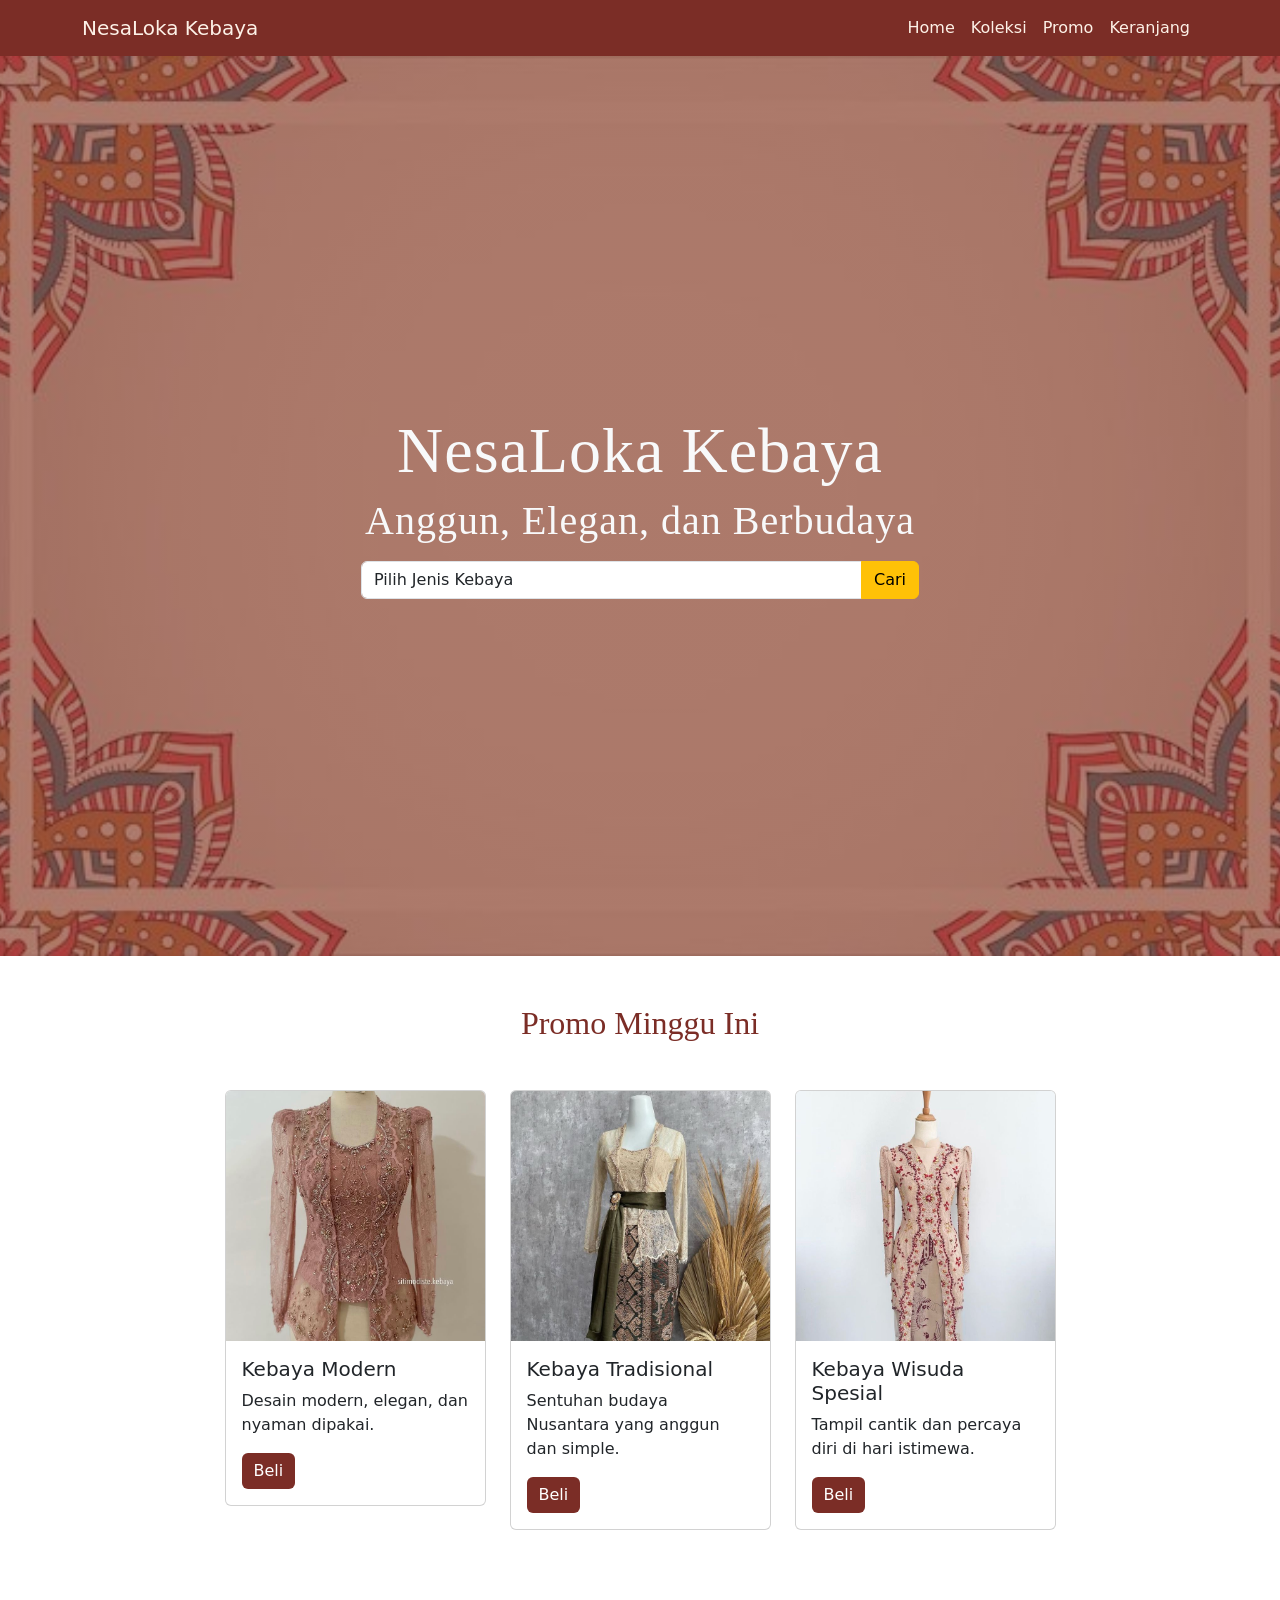
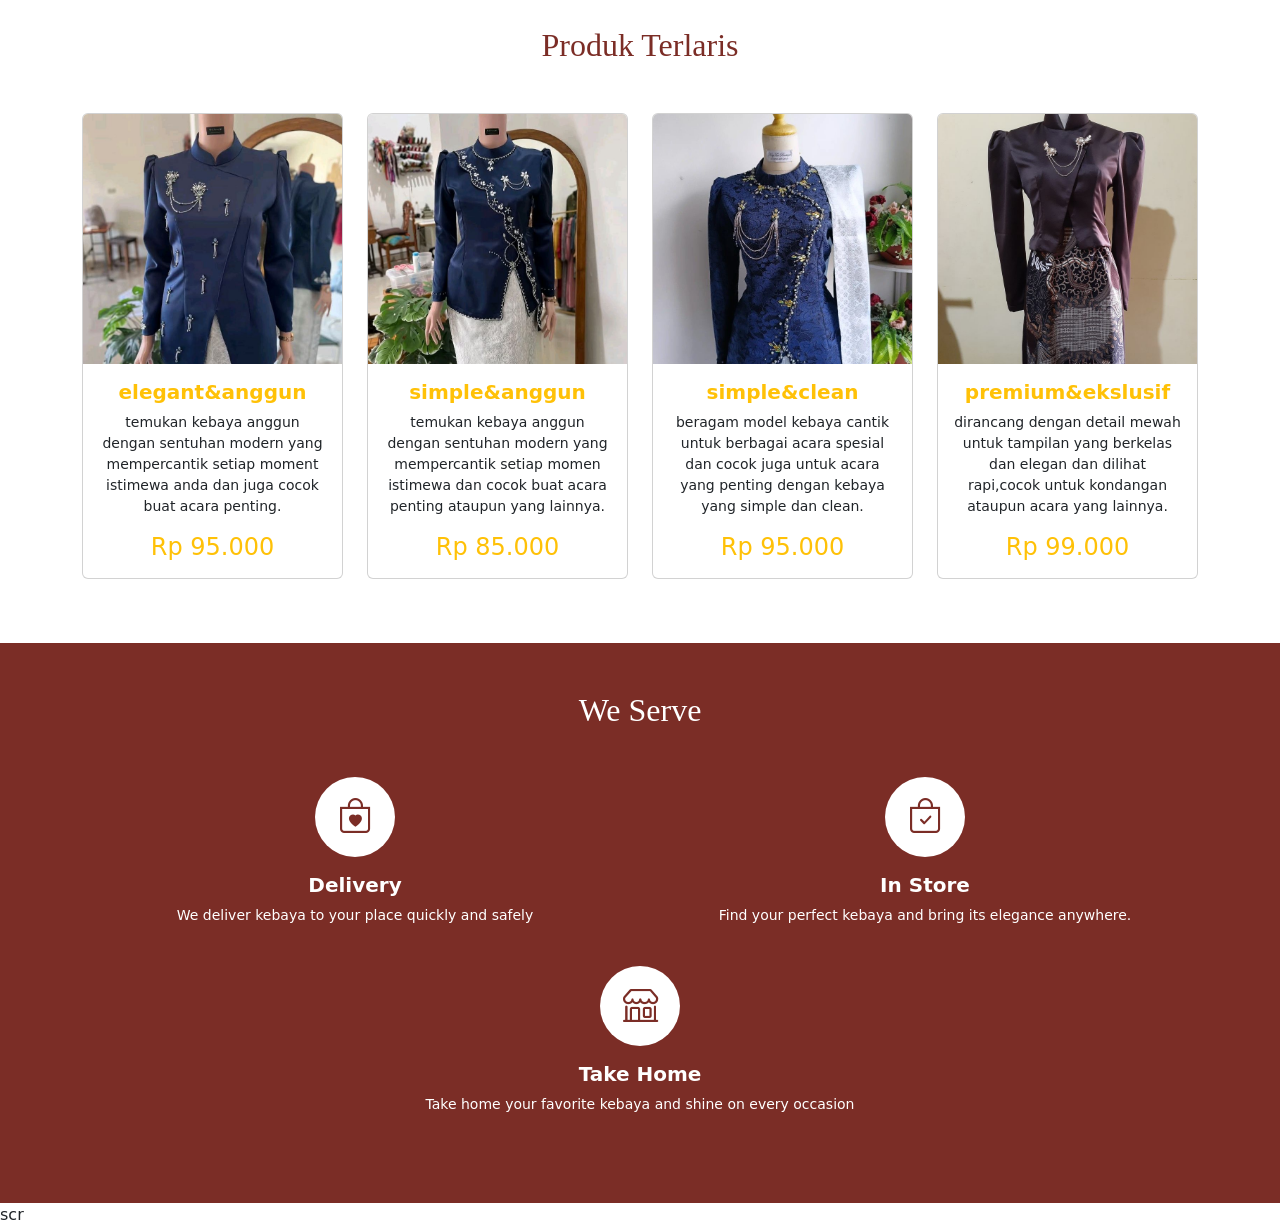
==== index.html @ 9dd006a2 "first commit" ====
<!DOCTYPE html>
<html lang="en">
<head>
    <meta charset="UTF-8">
    <meta name="viewport" content="width=device-width, initial-scale=1.0">
    <title>NesaLoka Kebaya</title>

    <link rel="stylesheet" href="bootstrap-5_0.0-dist/css/bootstrap.min.css">
    <link rel="stylesheet" href="https://cdn.jsdelivr.net/npm/bootstrap@5.3.2/dist/css/bootstrap.min.css">
    <link href="https://cdn.jsdelivr.net/npm/bootstrap-icons@1.11.1/font/bootstrap-icons.css" rel="stylesheet">
    <link rel="stylesheet" href="bootsrap.css">
    <link rel="stylesheet" href="bootsrap.css">
</head>

<body>

<!-- NAVBAR -->
<nav class="navbar navbar-expand-lg main-navbar">
  <div class="container">
    <a class="navbar-brand" href="#">NesaLoka Kebaya</a>

    <button class="navbar-toggler" type="button" data-bs-toggle="collapse" data-bs-target="#navbarNav">
      <span class="navbar-toggler-icon"></span>
    </button>

    <div class="collapse navbar-collapse" id="navbarNav">
      <ul class="navbar-nav ms-auto">
        <li class="nav-item"><a class="nav-link active" href="#">Home</a></li>
        <li class="nav-item"><a class="nav-link active" href="#">Koleksi</a></li>
        <li class="nav-item"><a class="nav-link active" href="#">Promo</a></li>
        <li class="nav-item"><a class="nav-link active" href="#">Keranjang</a></li>
      </ul>
    </div>
  </div>
</nav>

<!-- BANNER -->
<section class="banner">
  <div class="container banner-content">
    <h2 class="text-light display-3">NesaLoka Kebaya</h2>
    <h3 class="text-light display-6">Anggun, Elegan, dan Berbudaya</h3>

    <div class="input-group w-50 mt-3 justify-content-center mx-auto">
      <select class="form-control">
        <option>Pilih Jenis Kebaya</option>
        <option>Kebaya Modern</option>
        <option>Kebaya Tradisional</option>
        <option>Kebaya Wisuda</option>
      </select>
      <button class="btn btn-warning">Cari</button>
    </div>
  </div>
</section>

<!-- PROMO -->
<div class="container-fluid py-5">
  <div class="container">
    <h2 class="text-center">Promo Minggu Ini</h2>

    <div class="row mt-5 justify-content-center">
      <div class="col-md-3 promo-hover">
        <div class="card">
          <img src="kebaya1.jpg" class="card-img-top">
          <div class="card-body">
            <h5 class="card-title">Kebaya Modern</h5>
            <p class="card-text">Desain modern, elegan, dan nyaman dipakai.</p>
            <a href="#" class="btn btn-primary">Beli</a>
          </div>
        </div>
      </div>

      <div class="col-md-3 promo-hover">
        <div class="card">
          <img src="kebaya2.jpg" class="card-img-top">
          <div class="card-body">
            <h5 class="card-title">Kebaya Tradisional</h5>
            <p class="card-text">Sentuhan budaya Nusantara yang anggun dan simple.</p>
            <a href="#" class="btn btn-primary">Beli</a>
          </div>
        </div>
      </div>

      <div class="col-md-3 promo-hover">
        <div class="card">
          <img src="kebaya5.jpg" class="card-img-top">
          <div class="card-body">
            <h5 class="card-title">Kebaya Wisuda Spesial</h5>
            <p class="card-text">Tampil cantik dan percaya diri di hari istimewa. </p>
            <a href="#" class="btn btn-primary">Beli</a>
          </div>
        </div>
      </div>
    </div>

  </div>
</div>

<!-- section produk -->
<div class="container-fluid py-5">
  <div class="container">
    <h2 class="text-center mb-5">Produk Terlaris</h2>

    <div class="row">
      <div class="col-sm-6 col-lg-3 hovered-card mb-3">
        <div class="card">
          <img src="kebayalima.jpg" class="card-img-top" alt="kebaya elegan&anggun">
          <div class="card-body text-center">
            <h5 class="card-title text-warning">elegant&anggun</h5>
            <p class="card-text">
              temukan kebaya anggun dengan sentuhan modern yang mempercantik setiap moment istimewa anda dan juga cocok buat acara penting.
            </p>
            <h4 class="card-text text-warning">Rp 95.000</h4>
          </div>
        </div>
      </div>

      <div class="col-sm-6 col-lg-3 hovered-card mb-3">
        <div class="card">
          <img src="kebayatiga.jpg" class="card-img-top" alt="kebaya simple&anggun">
          <div class="card-body text-center">
            <h5 class="card-title text-warning">simple&anggun</h5>
            <p class="card-text">
              temukan kebaya anggun dengan sentuhan modern yang mempercantik setiap momen istimewa dan cocok buat acara penting ataupun yang lainnya.
            </p>
            <h4 class="card-text text-warning">Rp 85.000</h4>
          </div>
        </div>
      </div>

      <div class="col-sm-6 col-lg-3 hovered-card mb-3">
        <div class="card">
          <img src="kebayaempat.jpg" class="card-img-top" alt="kebaya simple&clean">
          <div class="card-body text-center">
              <h5 class="card-title text-warning">simple&clean</h5>
            <p class="card-text">
              beragam model kebaya cantik untuk berbagai acara spesial dan cocok juga untuk acara yang penting dengan kebaya yang simple dan clean.
            </p>
            <h4 class="card-text text-warning">Rp 95.000</h4>
            <!-- isi card lanjutan sesuai kebutuhan -->
          </div>
        </div>
      </div>

<div class="col-sm-6 col-lg-3 hovered-card mb-3">
  <div class="card">
    <img src="kebayaenam.jpg" class="card-img-top" alt="kebaya premium&eksklusif">
    <div class="card-body text-center">
      <h5 class="card-title text-warning">premium&ekslusif</h5>
      <p class="card-text">
        dirancang dengan detail mewah untuk tampilan yang berkelas dan elegan dan dilihat rapi,cocok untuk kondangan ataupun acara yang lainnya.
      </p>
      <h4 class="card-text text-warning">Rp 99.000</h4>
    </div>
  </div>
</div>

</div>
</div>
</div>
<!-- service section -->
<div class="container-fluid py-5 main-color">
  <div class="container">
    <h2 class="text-center text-white mb-5">We Serve</h2>

    <div class="row justify-content-center">
      
      <div class="col-sm-6 col-lg-6 mb-4 hovered-card">
        <div class="text-center text-white">
          <div class="icon-service d-flex align-items-center justify-content-center mx-auto">
            <i class="bi bi-bag-heart"></i>

          </div>
          <h5 class="mt-3">Delivery</h5>
          <p>We deliver kebaya to your place quickly and safely</p>
        </div>
      </div>

      <div class="col-sm-6 col-lg-6 mb-4 hovered-card">
        <div class="text-center text-white">
          <div class="icon-service d-flex align-items-center justify-content-center mx-auto">
            <i class="bi bi-bag-check"></i>
          </div>
          <h5 class="mt-3">In Store</h5>
          <p>Find your perfect kebaya and bring its elegance anywhere.</p>
        </div>
      </div>
  <div class="col-sm-6 col-lg-6 mb-4 hovered-card">
        <div class="text-center text-white">
          <div class="icon-service d-flex align-items-center justify-content-center mx-auto">
            <i class="bi bi-shop"></i>
          </div>
          <h5 class="mt-3">Take Home</h5>
          <p>Take home your favorite kebaya and shine on every occasion</p>
        </div>
      </div>

    </div>
  </div>
</div>
<!-- service section end -->

scr<ipt src="bootstrap-5.0.0-dist/js/bootstrap.bundle.min.js"></script>
</body>
</html>
---- bootsrap.css ----
.main-navbar {
  background-color: #7b2d26; 
}

.navbar-brand,
.nav-link {
  color: #fdf1e7 !important; 
  font-weight: 500;
}

.nav-link:hover {
  color: #ffd7b5 !important;
}

/* Banner */
.banner {
  height: 100vh;
  background:
    linear-gradient(rgba(123,45,38,0.6), rgba(123,45,38,0.6)),
    url("background.jpg"); 
  background-size: cover;
  background-position: center;

  display: flex;
  align-items: center;
}

/* Banner content */
.banner-content {
  text-align: center;
}

.banner-content h2,
.banner-content h3 {
  font-family: 'Times New Roman', serif;
  letter-spacing: 1px;
}

/* Card promo */
.hovered-card .card {
  transition: transform 0.3s, box-shadow 0.3s;
}

.hovered-card .card:hover {
  transform: translateY(-10px);
  box-shadow: 0 10px 20px rgba(0,0,0,0.2);
}

/* Button */
.btn-primary {
  background-color: #7b2d26;
  border: none;
}

.btn-primary:hover {
  background-color: #5a1f1a;
}

/* Section title */
h2.text-center {
  font-family: 'Georgia', serif;
  color: #7b2d26;
}
/* Service Section */
.main-color {
  background-color: #7b2d26; /* maroon kebaya */
}

.icon-service {
  width: 80px;
  height: 80px;
  background-color: #ffffff;
  border-radius: 50%;
  font-size: 35px;
  color: #7b2d26;
}

.hovered-card {
  transition: transform 0.3s ease;
}

.hovered-card:hover {
  transform: translateY(-10px);
}

.hovered-card h5 {
  font-weight: 600;
}

.hovered-card p {
  font-size: 14px;
}
.hovered-card {
  transition: transform 0.3s ease;
}

.hovered-card:hover {
  transform: translateY(-10px);
}

.card-img-top {
  height: 250px;
  object-fit: cover;
}
---- bootsrap.css ----
.main-navbar {
  background-color: #7b2d26; 
}

.navbar-brand,
.nav-link {
  color: #fdf1e7 !important; 
  font-weight: 500;
}

.nav-link:hover {
  color: #ffd7b5 !important;
}

/* Banner */
.banner {
  height: 100vh;
  background:
    linear-gradient(rgba(123,45,38,0.6), rgba(123,45,38,0.6)),
    url("background.jpg"); 
  background-size: cover;
  background-position: center;

  display: flex;
  align-items: center;
}

/* Banner content */
.banner-content {
  text-align: center;
}

.banner-content h2,
.banner-content h3 {
  font-family: 'Times New Roman', serif;
  letter-spacing: 1px;
}

/* Card promo */
.hovered-card .card {
  transition: transform 0.3s, box-shadow 0.3s;
}

.hovered-card .card:hover {
  transform: translateY(-10px);
  box-shadow: 0 10px 20px rgba(0,0,0,0.2);
}

/* Button */
.btn-primary {
  background-color: #7b2d26;
  border: none;
}

.btn-primary:hover {
  background-color: #5a1f1a;
}

/* Section title */
h2.text-center {
  font-family: 'Georgia', serif;
  color: #7b2d26;
}
/* Service Section */
.main-color {
  background-color: #7b2d26; /* maroon kebaya */
}

.icon-service {
  width: 80px;
  height: 80px;
  background-color: #ffffff;
  border-radius: 50%;
  font-size: 35px;
  color: #7b2d26;
}

.hovered-card {
  transition: transform 0.3s ease;
}

.hovered-card:hover {
  transform: translateY(-10px);
}

.hovered-card h5 {
  font-weight: 600;
}

.hovered-card p {
  font-size: 14px;
}
.hovered-card {
  transition: transform 0.3s ease;
}

.hovered-card:hover {
  transform: translateY(-10px);
}

.card-img-top {
  height: 250px;
  object-fit: cover;
}
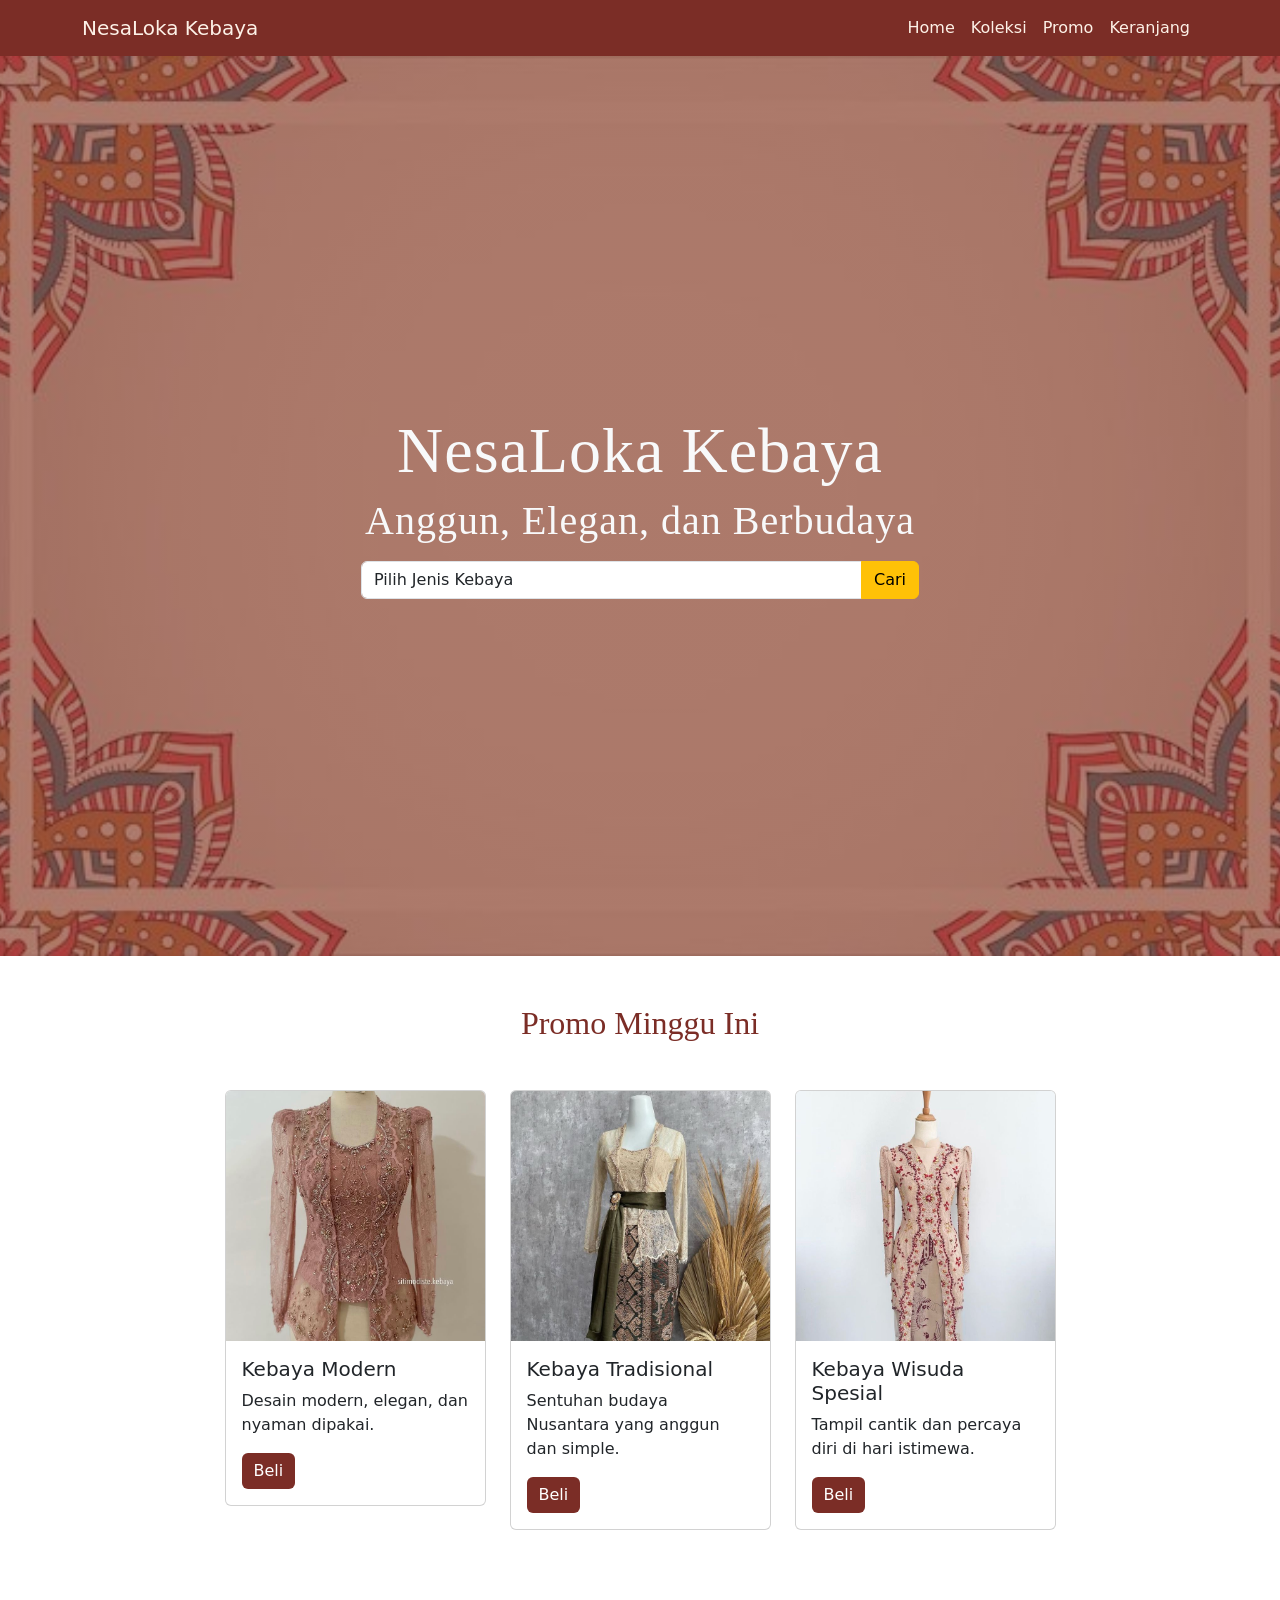
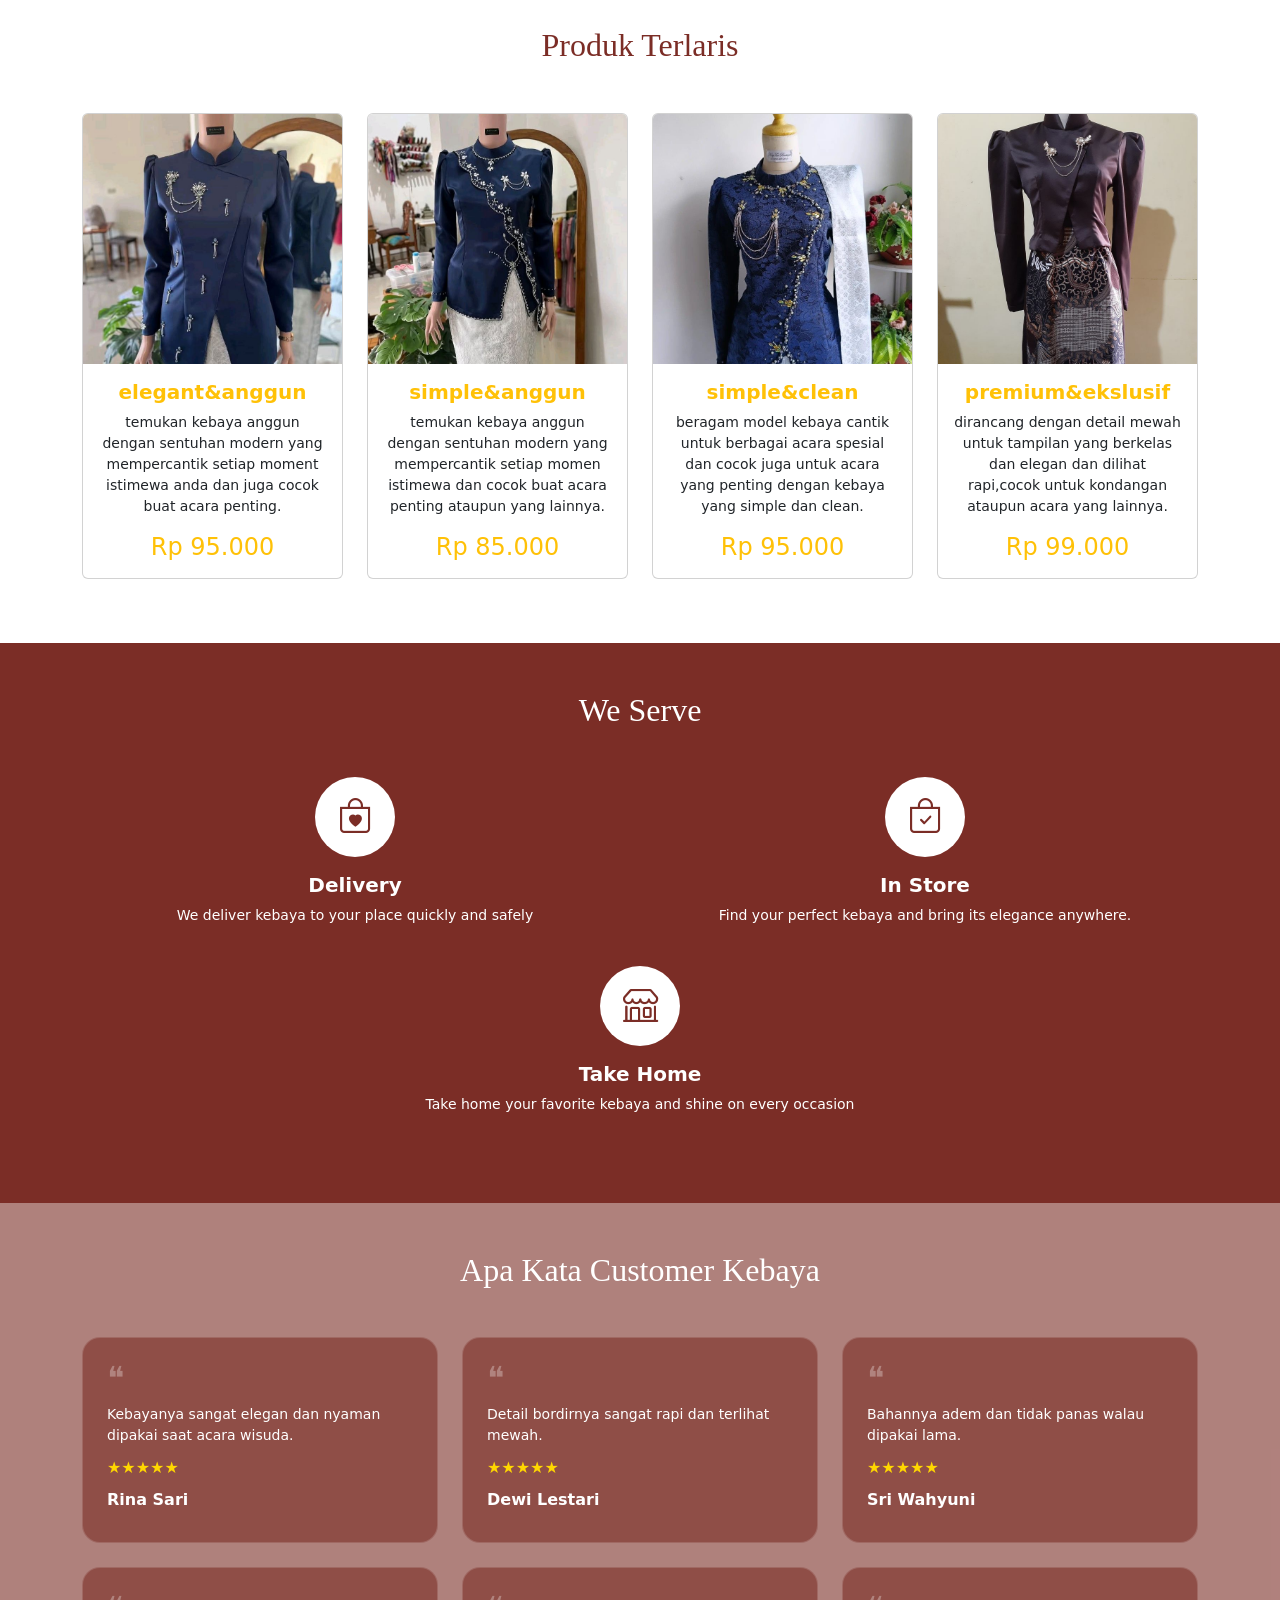
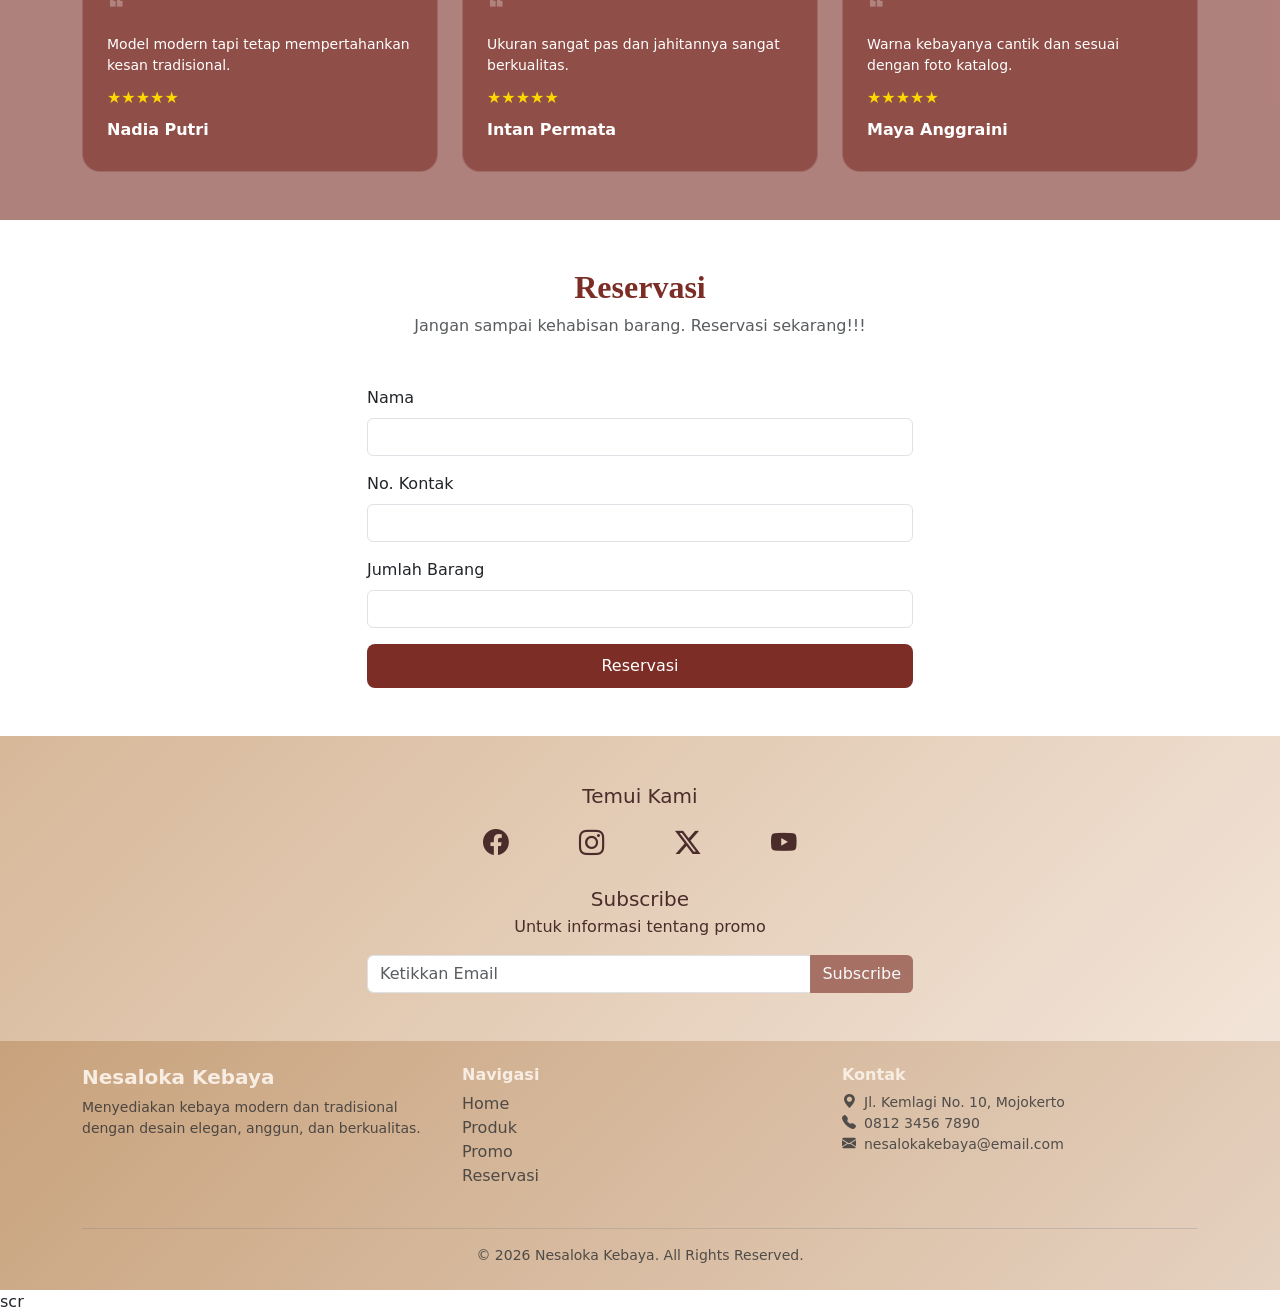
==== commit 5309825b: "Update" ====
--- a/index.html
+++ b/index.html
@@ -197,6 +197,171 @@
     </div>
   </div>
 </div>
+<section class="kebaya-review py-5">
+  <div class="container">
+    <h2 class="text-center text-white mb-5">Apa Kata Customer Kebaya</h2>
+
+    <div class="row g-4">
+
+      <!-- Comment1 -->
+      <div class="col-md-4">
+        <div class="kebaya-card p-4">
+          <div class="quote-icon">❝</div>
+          <p>Kebayanya sangat elegan dan nyaman dipakai saat acara wisuda.</p>
+          <div class="stars">★★★★★</div>
+          <h6>Rina Sari</h6>
+        </div>
+      </div>
+
+      <!-- Comment2 -->
+      <div class="col-md-4">
+        <div class="kebaya-card p-4">
+          <div class="quote-icon">❝</div>
+          <p>Detail bordirnya sangat rapi dan terlihat mewah.</p>
+          <div class="stars">★★★★★</div>
+          <h6>Dewi Lestari</h6>
+        </div>
+      </div>
+
+      <!-- Comment3 -->
+      <div class="col-md-4">
+        <div class="kebaya-card p-4">
+          <div class="quote-icon">❝</div>
+          <p>Bahannya adem dan tidak panas walau dipakai lama.</p>
+          <div class="stars">★★★★★</div>
+          <h6>Sri Wahyuni</h6>
+        </div>
+      </div>
+
+      <!-- Comment4 -->
+      <div class="col-md-4">
+        <div class="kebaya-card p-4">
+          <div class="quote-icon">❝</div>
+          <p>Model modern tapi tetap mempertahankan kesan tradisional.</p>
+          <div class="stars">★★★★★</div>
+          <h6>Nadia Putri</h6>
+        </div>
+      </div>
+
+      <!-- Comment5 -->
+      <div class="col-md-4">
+        <div class="kebaya-card p-4">
+          <div class="quote-icon">❝</div>
+          <p>Ukuran sangat pas dan jahitannya sangat berkualitas.</p>
+          <div class="stars">★★★★★</div>
+          <h6>Intan Permata</h6>
+        </div>
+      </div>
+
+      <!-- Comment6 -->
+      <div class="col-md-4">
+        <div class="kebaya-card p-4">
+          <div class="quote-icon">❝</div>
+          <p>Warna kebayanya cantik dan sesuai dengan foto katalog.</p>
+          <div class="stars">★★★★★</div>
+          <h6>Maya Anggraini</h6>
+        </div>
+      </div>
+    </div>
+  </div>
+</section>
+<section class="reservasi-bg py-5">
+    <div class="container">
+        <h2 class="text-center mb-2 judul-reservasi">Reservasi</h2>
+        <p class="text-center text-muted mb-5">
+            Jangan sampai kehabisan barang. Reservasi sekarang!!!
+        </p>
+        <div class="row justify-content-center">
+            <div class="col-md-6">
+                <div class="mb-3">
+                    <label class="form-label">Nama</label>
+                    <input type="text" class="form-control">
+                </div>
+                <div class="mb-3">
+                    <label class="form-label">No. Kontak</label>
+                    <input type="text" class="form-control">
+                </div>
+                <div class="mb-3">
+                    <label class="form-label">Jumlah Barang</label>
+                    <input type="number" class="form-control">
+                </div>
+                <div class="d-grid">
+                    <button class="btn btn-reservasi-custom">
+                        Reservasi
+                    </button>
+                </div>
+            </div>
+        </div>
+    </div>
+</section>
+<section class="footer-top py-5">
+    <div class="container">
+        <h5 class="text-center text-light mb-3">Temui Kami</h5>
+        <div class="d-flex justify-content-center mb-4" style="gap: 70px;">
+            <a href="#" class="social-icon"><i class="bi bi-facebook"></i></a>
+            <a href="#" class="social-icon"><i class="bi bi-instagram"></i></a>
+            <a href="#" class="social-icon"><i class="bi bi-twitter-x"></i></a>
+            <a href="#" class="social-icon"><i class="bi bi-youtube"></i></a>
+        </div>
+        <h5 class="text-center mb-1">Subscribe</h5>
+        <p class="text-center mb-3">
+            Untuk informasi tentang promo
+        </p>
+        <div class="row justify-content-center">
+            <div class="col-md-6">
+                <div class="input-group">
+                    <input type="email" class="form-control" placeholder="Ketikkan Email">
+                    <button class="btn btn-subscribe-custom text-light">
+                        Subscribe
+                    </button>
+                </div>
+            </div>
+        </div>
+    </div>
+</section>
+<footer class="py-4">
+    <div class="container">
+        <div class="row text-center text-md-start">
+
+            <!-- Tentang -->
+            <div class="col-md-4 mb-3 mb-md-0">
+                <h5 class="fw-bold">Nesaloka Kebaya</h5>
+                <p class="text-muted small">
+                    Menyediakan kebaya modern dan tradisional 
+                    dengan desain elegan, anggun, dan berkualitas.
+                </p>
+            </div>
+
+            <!-- Navigasi -->
+            <div class="col-md-4 mb-3 mb-md-0">
+                <h6 class="fw-bold">Navigasi</h6>
+                <ul class="list-unstyled">
+                    <li><a href="#" class="text-muted text-decoration-none">Home</a></li>
+                    <li><a href="#" class="text-muted text-decoration-none">Produk</a></li>
+                    <li><a href="#" class="text-muted text-decoration-none">Promo</a></li>
+                    <li><a href="#" class="text-muted text-decoration-none">Reservasi</a></li>
+                </ul>
+            </div>
+
+            <!-- Kontak -->
+            <div class="col-md-4">
+                <h6 class="fw-bold">Kontak</h6>
+                <ul class="list-unstyled text-muted small">
+                    <li><i class="bi bi-geo-alt-fill me-2"></i>Jl. Kemlagi No. 10, Mojokerto</li>
+                    <li><i class="bi bi-telephone-fill me-2"></i>0812 3456 7890</li>
+                    <li><i class="bi bi-envelope-fill me-2"></i>nesalokakebaya@email.com</li>
+                </ul>
+            </div>
+
+        </div>
+
+        <hr class="border-secondary mt-4">
+
+        <p class="text-center text-muted small mb-0">
+            &copy; 2026 Nesaloka Kebaya. All Rights Reserved.
+        </p>
+    </div>
+</footer>
 <!-- service section end -->
 
 scr<ipt src="bootstrap-5.0.0-dist/js/bootstrap.bundle.min.js"></script>
--- a/bootsrap.css
+++ b/bootsrap.css
@@ -63,7 +63,7 @@
 }
 /* Service Section */
 .main-color {
-  background-color: #7b2d26; /* maroon kebaya */
+  background-color: #7b2d26; 
 }
 
 .icon-service {
@@ -101,4 +101,132 @@
 .card-img-top {
   height: 250px;
   object-fit: cover;
+}
+.kebaya-review {
+    padding: 80px 0;
+    background: rgba(123,45,38,0.6);
+    color: white;
+}
+
+.kebaya-card {
+    background: rgba(123,45,38,0.6);
+    border: 1px solid rgba(255, 255, 255, 0.15);
+    border-radius: 18px;
+    padding: 25px;
+    transition: all 0.3s ease;
+    height: 100%;
+}
+
+.kebaya-card:hover {
+    transform: translateY(-10px);
+    background: rgba(255, 255, 255, 0.13);
+    border: 1px solid rgba(255, 255, 255, 0.3);
+}
+
+.kebaya-card .quote-icon {
+    font-size: 2rem;
+    color: rgba(255, 255, 255, 0.3);
+    line-height: 1;
+    margin-bottom: 10px;
+}
+
+.kebaya-card p {
+    font-size: 14px;
+    margin-bottom: 10px;
+}
+
+.kebaya-card .stars {
+    color: gold;
+    margin: 10px 0;
+}
+
+.kebaya-card h6 {
+    font-weight: bold;
+    margin-top: 10px;
+}
+.reservasi-bg {
+    background-color: #ffffff;
+}
+
+.judul-reservasi {
+    color: #7b2d26;
+    font-weight: bold;
+}
+
+.btn-reservasi-custom {
+    background-color: #7b2d26;
+    color: white;
+    border: none;
+    padding: 10px;
+    border-radius: 8px;
+    transition: 0.3s;
+}
+
+.btn-reservasi-custom:hover {
+    background-color: #5a1f1a;
+}
+.footer {
+    background-color: #a67c52
+}
+
+.social-icon {
+    font-size: 1.6rem;
+    color: #5a1f1a
+    transition: 0.3s;
+}
+
+.social-icon:hover {
+    color: #a67c52;
+}
+
+.btn-subscribe-custom {
+    background-color: rgba(123,45,38,0.6);  
+    border: none;
+}
+
+.btn-subscribe-custom:hover {
+    background-color: rgba(123,45,38,0.6); 
+}
+footer {
+    background-color: #a67c52
+    color: #f5e6da;              
+}
+
+footer h5,
+footer h6 {
+    color: #f8ede3;
+}
+
+footer a {
+    color: #f5e6da;
+    transition: 0.3s;
+}
+
+footer a:hover {
+    color: #d4a373;   
+}
+
+footer hr {
+    border-color: rgba(245, 160, 160, 0.2);
+}
+footer {
+    background: linear-gradient(135deg, #c8a27c, #e6d2c1);
+    color: #4a2c2a;
+    padding: 60px 0;
+}
+footer h2,
+footer h3,
+footer p,
+footer a {
+    color: #4a2c2a
+}
+.footer-top {
+    background: linear-gradient(135deg, #d7b899, #f2e4d8);
+    color: #4a2c2a !important;
+}
+
+.footer-top h5,
+.footer-top p,
+.footer-top a {
+    color: #4a2c2a !important;
 }
--- a/bootsrap.css
+++ b/bootsrap.css
@@ -63,7 +63,7 @@
 }
 /* Service Section */
 .main-color {
-  background-color: #7b2d26; /* maroon kebaya */
+  background-color: #7b2d26; 
 }
 
 .icon-service {
@@ -101,4 +101,132 @@
 .card-img-top {
   height: 250px;
   object-fit: cover;
+}
+.kebaya-review {
+    padding: 80px 0;
+    background: rgba(123,45,38,0.6);
+    color: white;
+}
+
+.kebaya-card {
+    background: rgba(123,45,38,0.6);
+    border: 1px solid rgba(255, 255, 255, 0.15);
+    border-radius: 18px;
+    padding: 25px;
+    transition: all 0.3s ease;
+    height: 100%;
+}
+
+.kebaya-card:hover {
+    transform: translateY(-10px);
+    background: rgba(255, 255, 255, 0.13);
+    border: 1px solid rgba(255, 255, 255, 0.3);
+}
+
+.kebaya-card .quote-icon {
+    font-size: 2rem;
+    color: rgba(255, 255, 255, 0.3);
+    line-height: 1;
+    margin-bottom: 10px;
+}
+
+.kebaya-card p {
+    font-size: 14px;
+    margin-bottom: 10px;
+}
+
+.kebaya-card .stars {
+    color: gold;
+    margin: 10px 0;
+}
+
+.kebaya-card h6 {
+    font-weight: bold;
+    margin-top: 10px;
+}
+.reservasi-bg {
+    background-color: #ffffff;
+}
+
+.judul-reservasi {
+    color: #7b2d26;
+    font-weight: bold;
+}
+
+.btn-reservasi-custom {
+    background-color: #7b2d26;
+    color: white;
+    border: none;
+    padding: 10px;
+    border-radius: 8px;
+    transition: 0.3s;
+}
+
+.btn-reservasi-custom:hover {
+    background-color: #5a1f1a;
+}
+.footer {
+    background-color: #a67c52
+}
+
+.social-icon {
+    font-size: 1.6rem;
+    color: #5a1f1a
+    transition: 0.3s;
+}
+
+.social-icon:hover {
+    color: #a67c52;
+}
+
+.btn-subscribe-custom {
+    background-color: rgba(123,45,38,0.6);  
+    border: none;
+}
+
+.btn-subscribe-custom:hover {
+    background-color: rgba(123,45,38,0.6); 
+}
+footer {
+    background-color: #a67c52
+    color: #f5e6da;              
+}
+
+footer h5,
+footer h6 {
+    color: #f8ede3;
+}
+
+footer a {
+    color: #f5e6da;
+    transition: 0.3s;
+}
+
+footer a:hover {
+    color: #d4a373;   
+}
+
+footer hr {
+    border-color: rgba(245, 160, 160, 0.2);
+}
+footer {
+    background: linear-gradient(135deg, #c8a27c, #e6d2c1);
+    color: #4a2c2a;
+    padding: 60px 0;
+}
+footer h2,
+footer h3,
+footer p,
+footer a {
+    color: #4a2c2a
+}
+.footer-top {
+    background: linear-gradient(135deg, #d7b899, #f2e4d8);
+    color: #4a2c2a !important;
+}
+
+.footer-top h5,
+.footer-top p,
+.footer-top a {
+    color: #4a2c2a !important;
 }
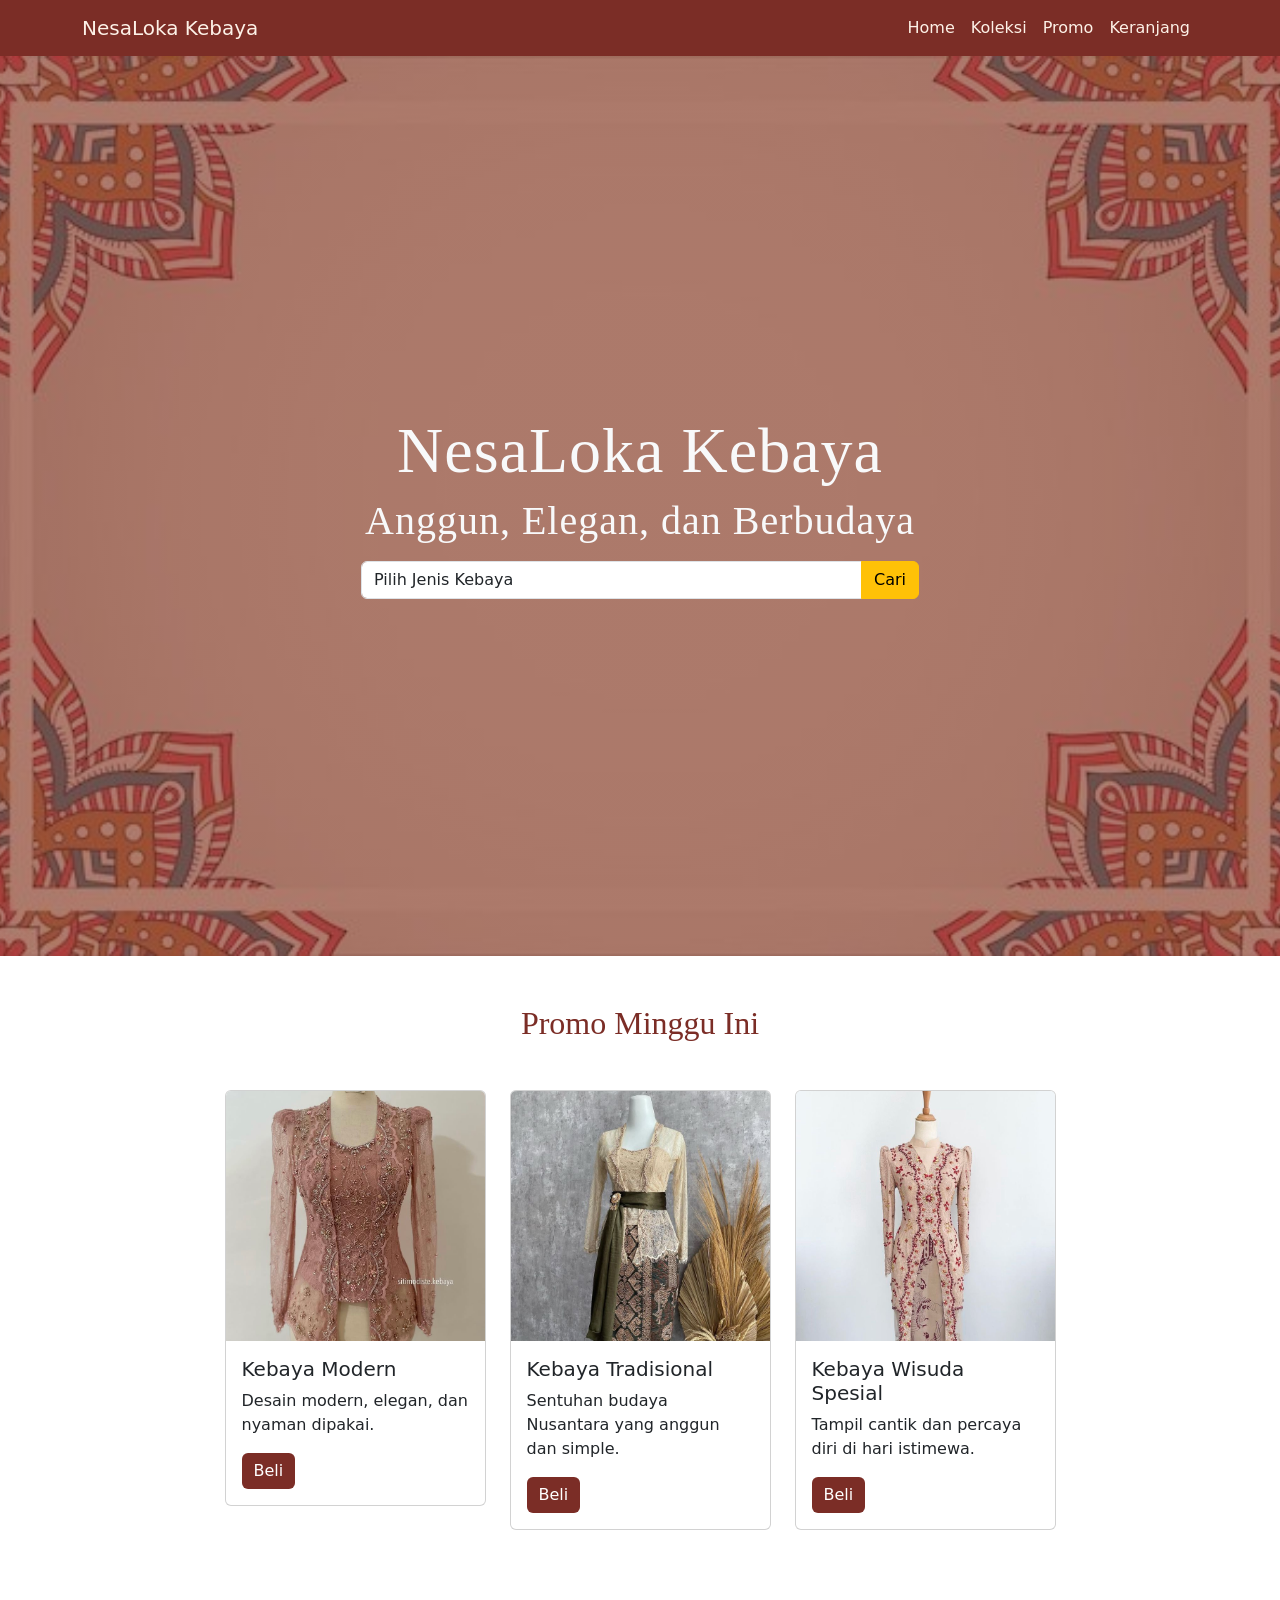
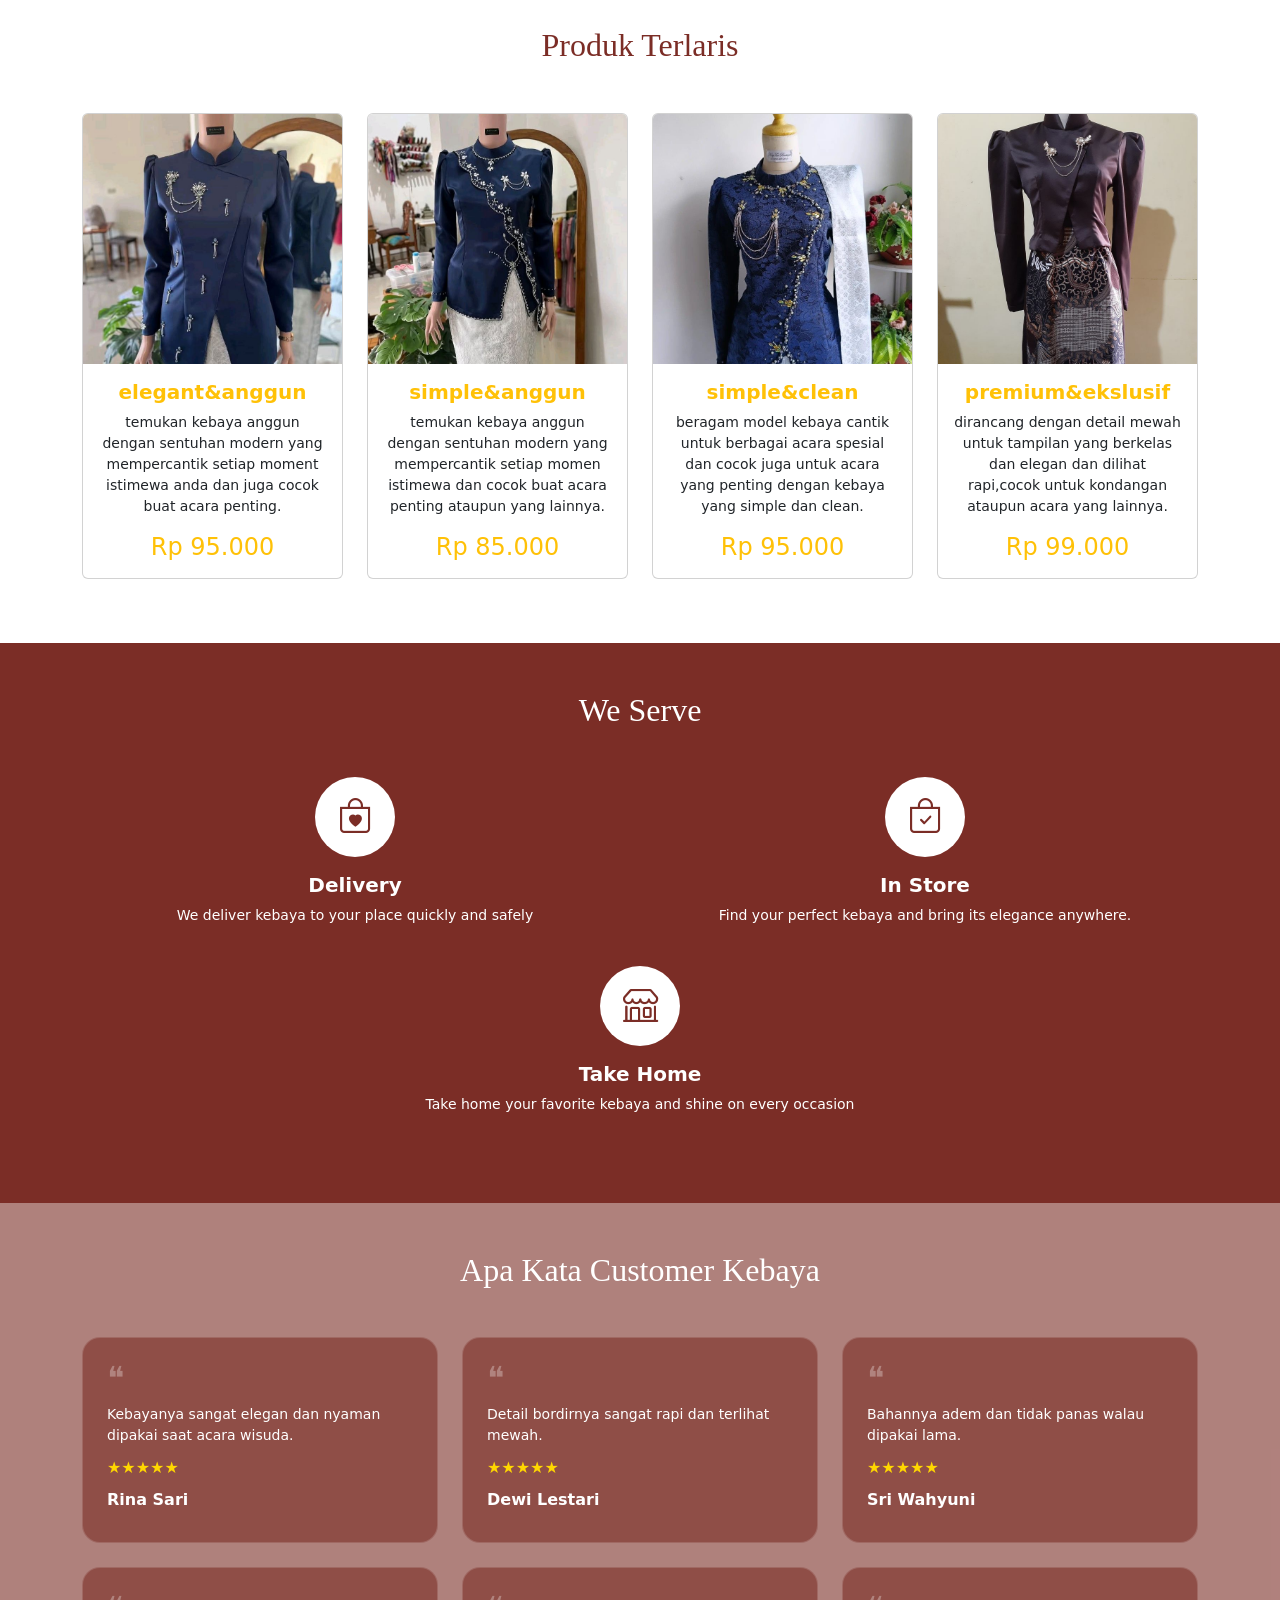
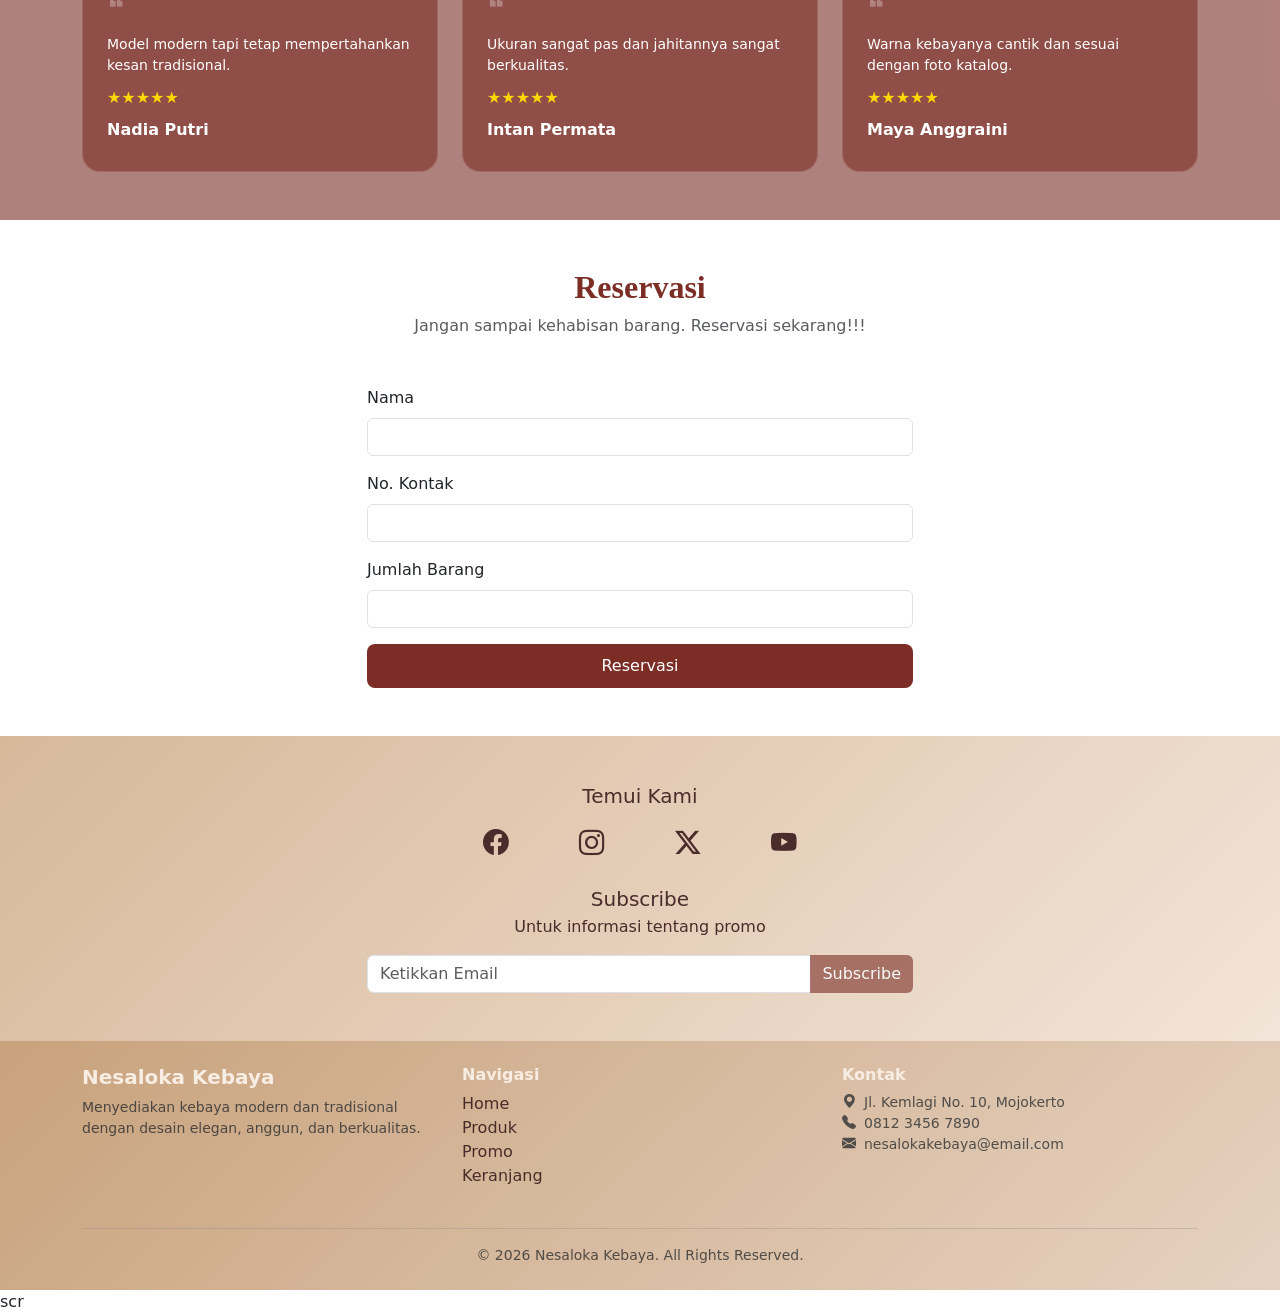
==== commit db6e627f: "Added new section" ====
--- a/index.html
+++ b/index.html
@@ -25,10 +25,10 @@
 
     <div class="collapse navbar-collapse" id="navbarNav">
       <ul class="navbar-nav ms-auto">
-        <li class="nav-item"><a class="nav-link active" href="#">Home</a></li>
-        <li class="nav-item"><a class="nav-link active" href="#">Koleksi</a></li>
-        <li class="nav-item"><a class="nav-link active" href="#">Promo</a></li>
-        <li class="nav-item"><a class="nav-link active" href="#">Keranjang</a></li>
+        <li class="nav-item"><a class="nav-link active" href="index.html">Home</a></li>
+        <li class="nav-item"><a class="nav-link" href="produk.html">Koleksi</a></li>
+        <li class="nav-item"><a class="nav-link" href="promo.html">Promo</a></li>
+        <li class="nav-item"><a class="nav-link" href="keranjang.html">Keranjang</a></li>
       </ul>
     </div>
   </div>
@@ -298,10 +298,10 @@
     <div class="container">
         <h5 class="text-center text-light mb-3">Temui Kami</h5>
         <div class="d-flex justify-content-center mb-4" style="gap: 70px;">
-            <a href="#" class="social-icon"><i class="bi bi-facebook"></i></a>
-            <a href="#" class="social-icon"><i class="bi bi-instagram"></i></a>
-            <a href="#" class="social-icon"><i class="bi bi-twitter-x"></i></a>
-            <a href="#" class="social-icon"><i class="bi bi-youtube"></i></a>
+            <a href="index.html" class="social-icon"><i class="bi bi-facebook"></i></a>
+            <a href="produk.html" class="social-icon"><i class="bi bi-instagram"></i></a>
+            <a href="promo.html" class="social-icon"><i class="bi bi-twitter-x"></i></a>
+            <a href="keranjang.html" class="social-icon"><i class="bi bi-youtube"></i></a>
         </div>
         <h5 class="text-center mb-1">Subscribe</h5>
         <p class="text-center mb-3">
@@ -336,10 +336,10 @@
             <div class="col-md-4 mb-3 mb-md-0">
                 <h6 class="fw-bold">Navigasi</h6>
                 <ul class="list-unstyled">
-                    <li><a href="#" class="text-muted text-decoration-none">Home</a></li>
-                    <li><a href="#" class="text-muted text-decoration-none">Produk</a></li>
-                    <li><a href="#" class="text-muted text-decoration-none">Promo</a></li>
-                    <li><a href="#" class="text-muted text-decoration-none">Reservasi</a></li>
+                    <li><a href="index.html" class="nav-link-custom text-decoration-none">Home</a></li>
+                    <li><a href="produk.html" class="nav-link-custom text-decoration-none">Produk</a></li>
+                    <li><a href="promo.html" class="nav-link-custom text-decoration-none">Promo</a></li>
+                    <li><a href="keranjang.html" class="nav-link-custom text-decoration-none">Keranjang</a></li>
                 </ul>
             </div>
 
--- a/bootsrap.css
+++ b/bootsrap.css
@@ -172,7 +172,7 @@
 .social-icon {
     font-size: 1.6rem;
     color: #5a1f1a
-    transition: 0.3s;
+    transition 0.3s;
 }
 
 .social-icon:hover {
@@ -189,7 +189,7 @@
 }
 footer {
     background-color: #a67c52
-    color: #f5e6da;              
+    color #f5e6da;              
 }
 
 footer h5,
--- a/bootsrap.css
+++ b/bootsrap.css
@@ -172,7 +172,7 @@
 .social-icon {
     font-size: 1.6rem;
     color: #5a1f1a
-    transition: 0.3s;
+    transition 0.3s;
 }
 
 .social-icon:hover {
@@ -189,7 +189,7 @@
 }
 footer {
     background-color: #a67c52
-    color: #f5e6da;              
+    color #f5e6da;              
 }
 
 footer h5,
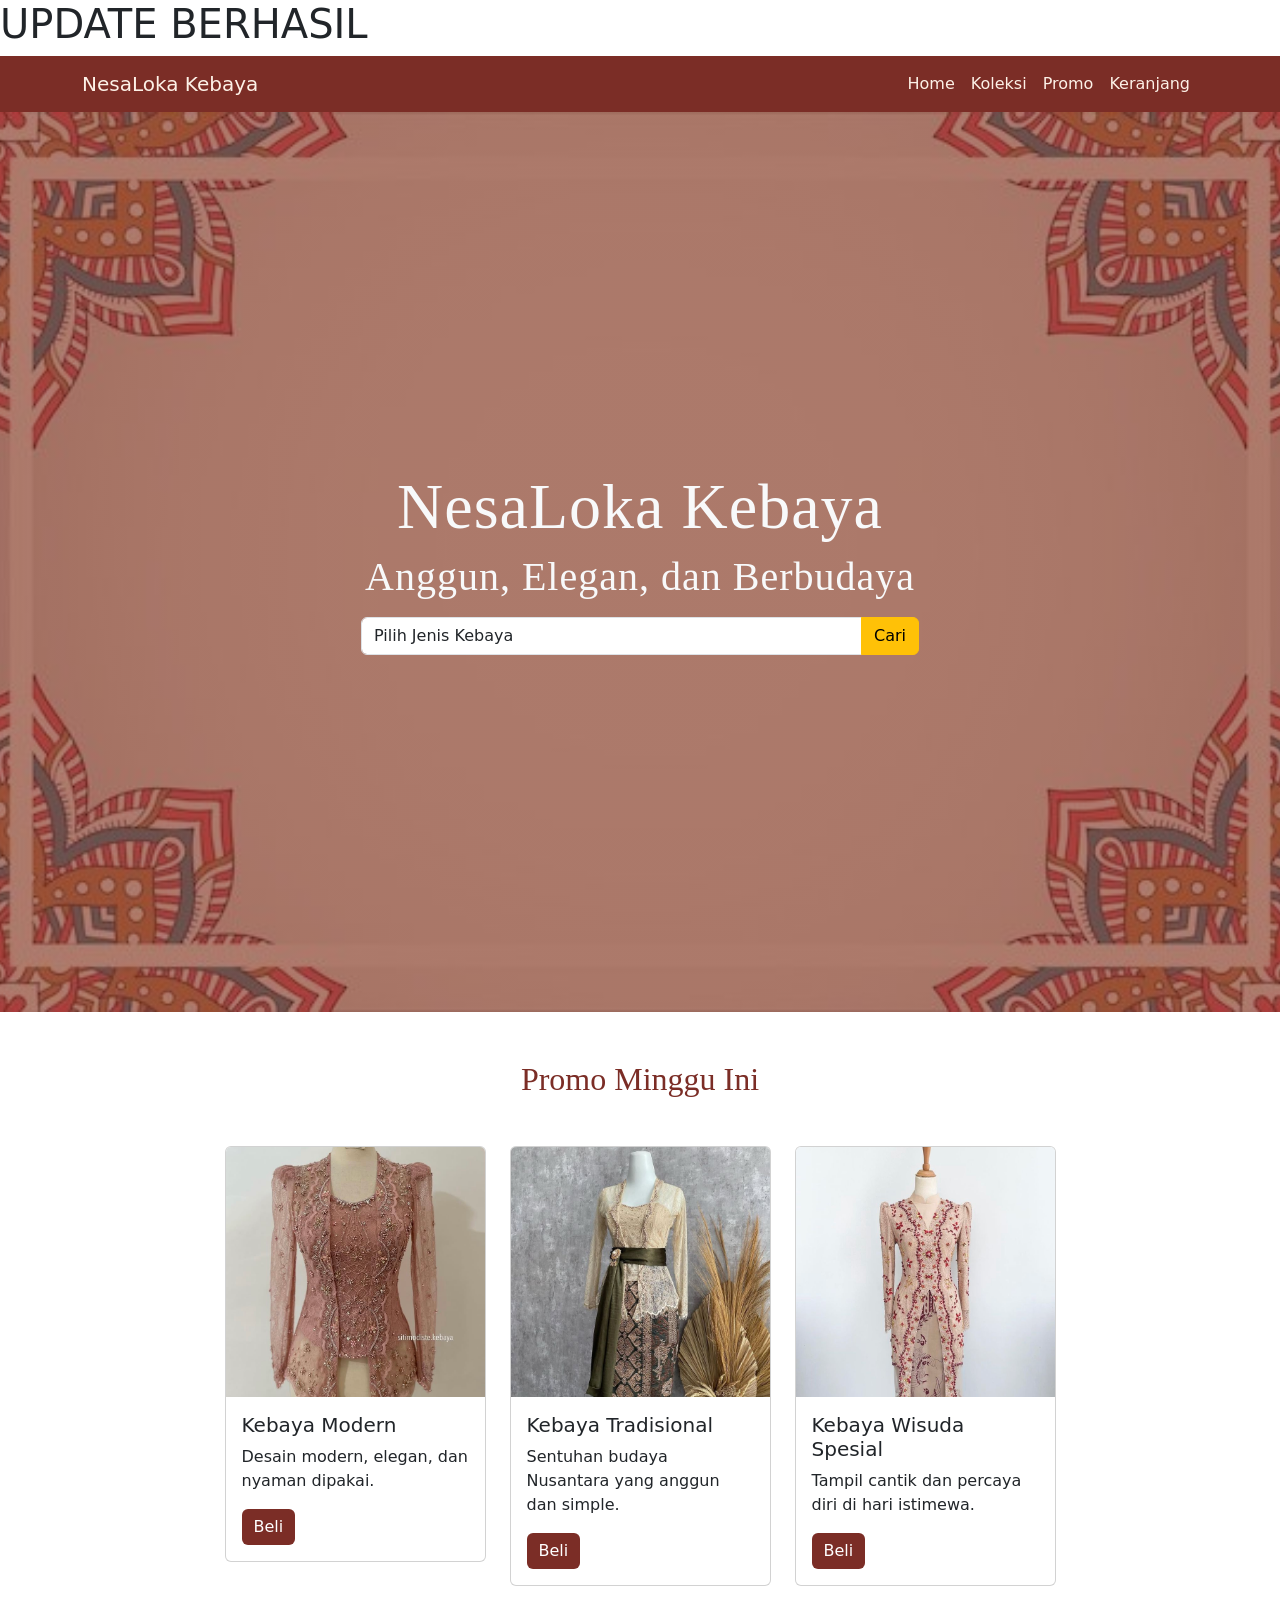
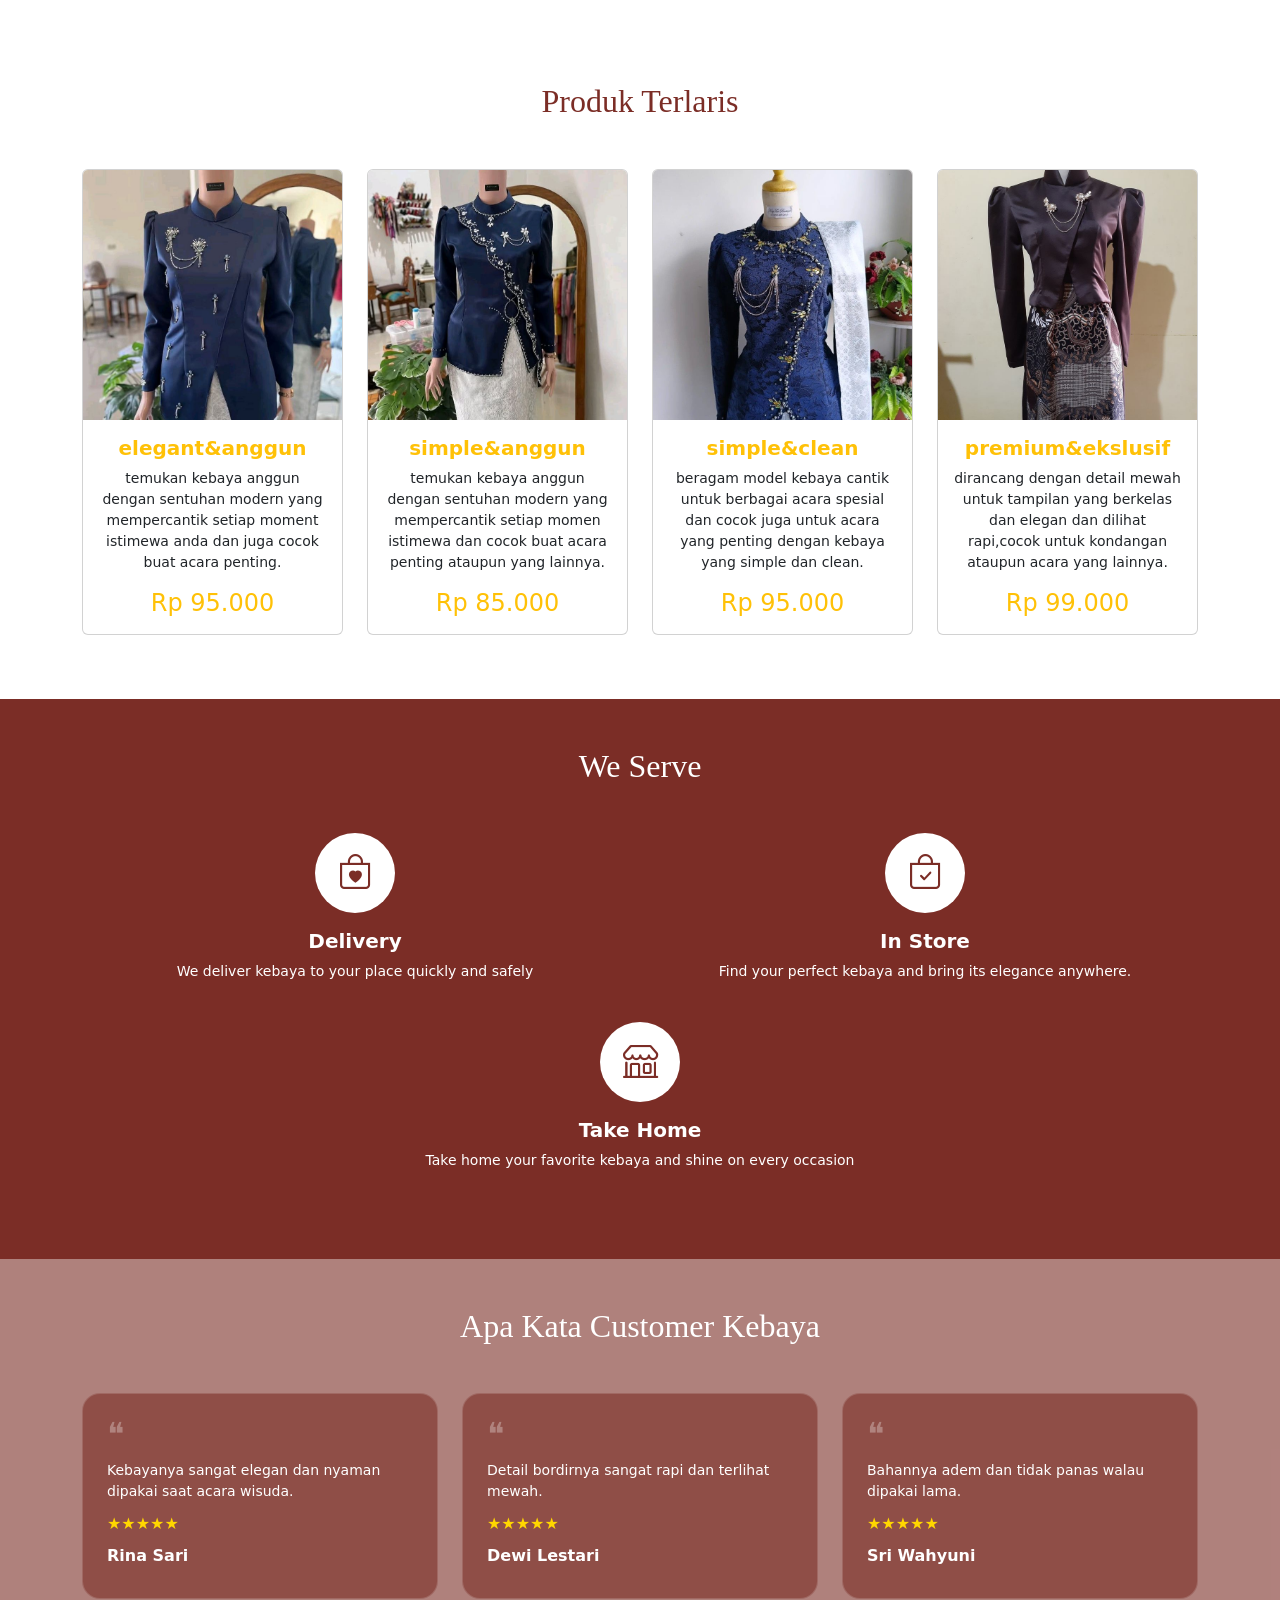
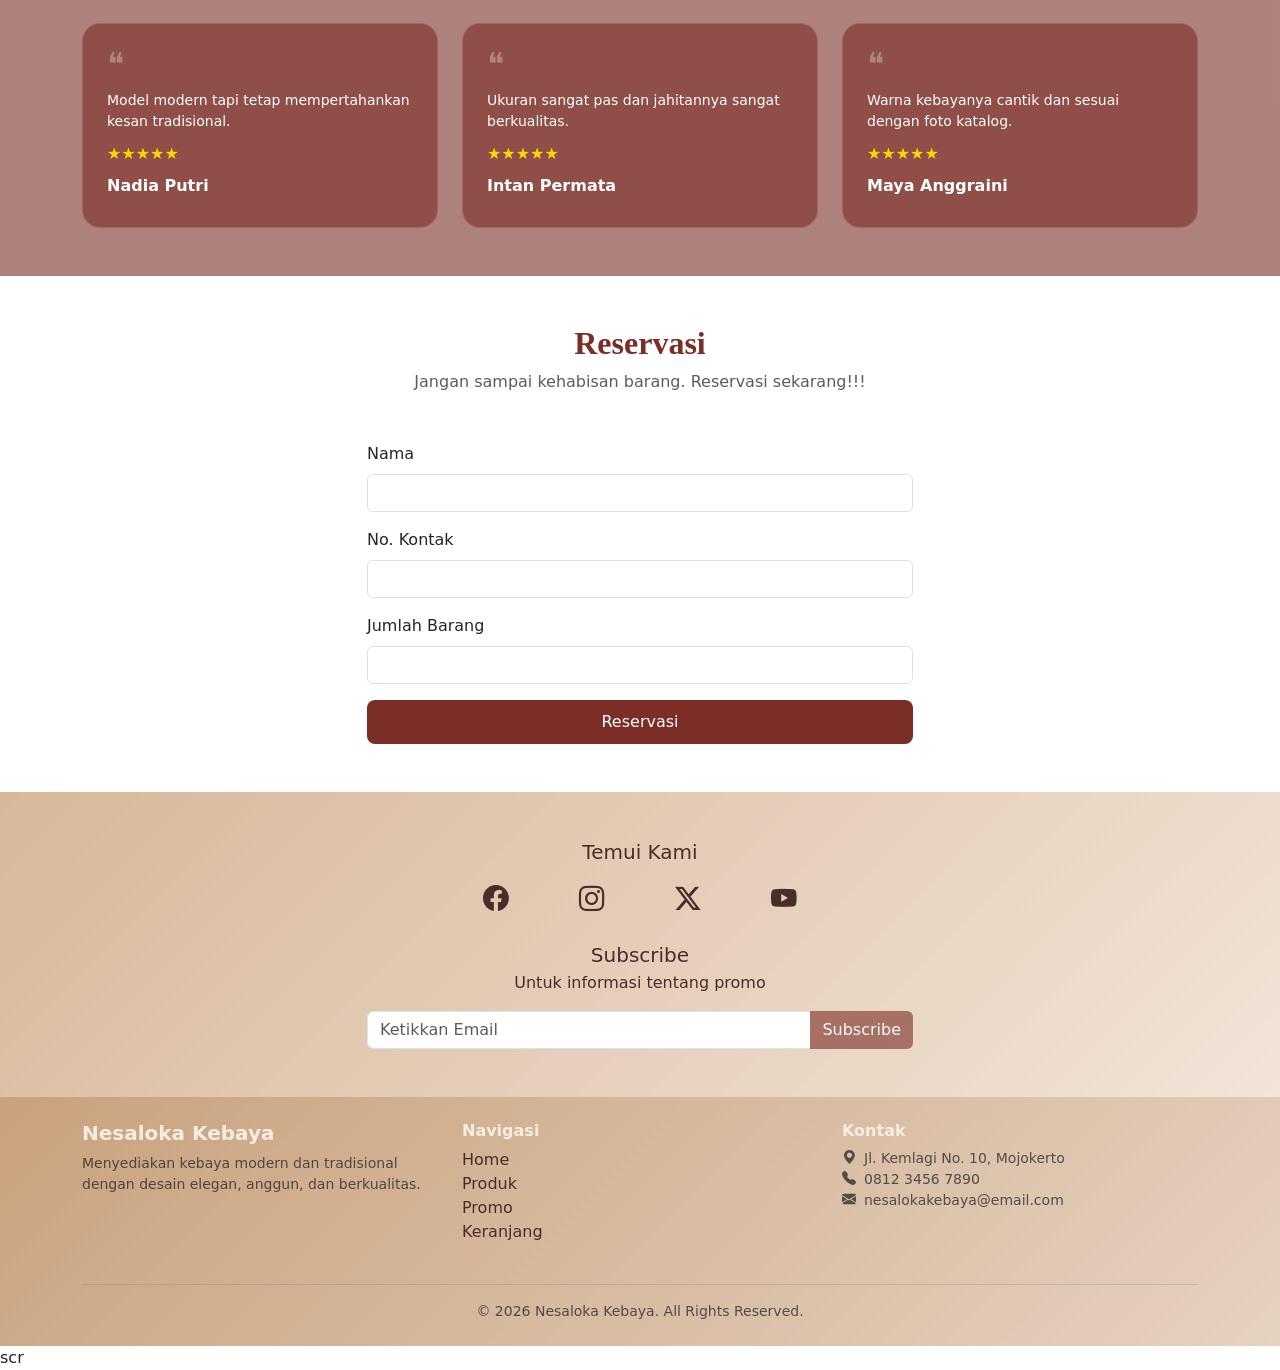
==== commit fc93aadc: "Added new section" ====
--- a/index.html
+++ b/index.html
@@ -13,7 +13,7 @@
 </head>
 
 <body>
-
+<h1>UPDATE BERHASIL</h1>
 <!-- NAVBAR -->
 <nav class="navbar navbar-expand-lg main-navbar">
   <div class="container">
